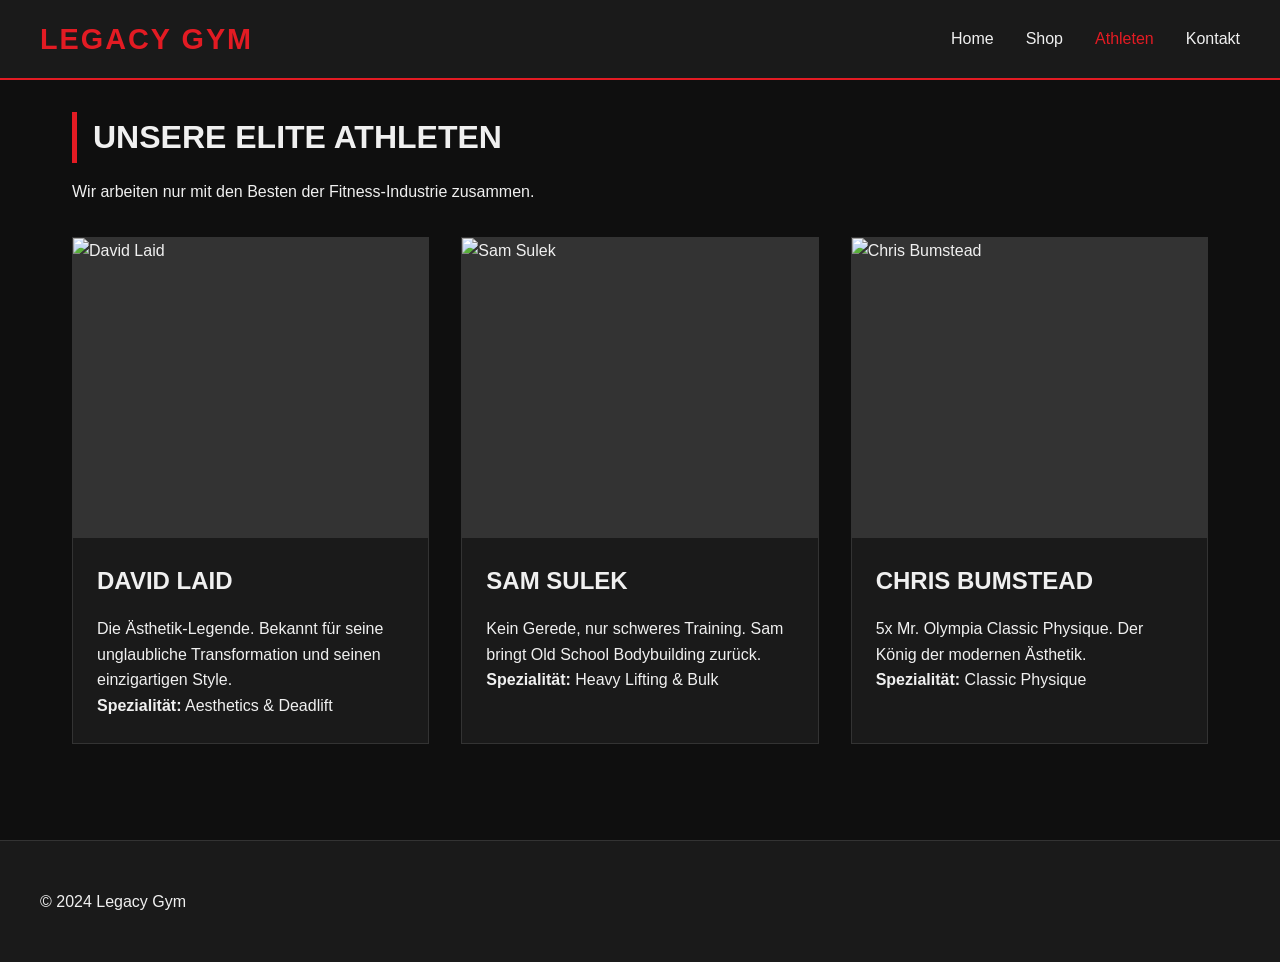
==== athletes.html @ 9afccbd6 "New Design" ====
<!DOCTYPE html>
<html lang="de">
<head>
    <meta charset="UTF-8">
    <meta name="viewport" content="width=device-width, initial-scale=1.0">
    <title>LEGACY GYM | Athleten</title>
    <link rel="stylesheet" href="style.css">
</head>
<body>
    <header>
        <nav>
            <div class="logo">LEGACY GYM</div>
            <div class="menu-toggle">☰</div>
            <ul class="nav-links">
                <li><a href="index.html">Home</a></li>
                <li><a href="shop.html">Shop</a></li>
                <li><a href="athletes.html" class="active">Athleten</a></li>
                <li><a href="contact.html">Kontakt</a></li>
            </ul>
        </nav>
    </header>

    <main>
        <h1>Unsere Elite Athleten</h1>
        <p>Wir arbeiten nur mit den Besten der Fitness-Industrie zusammen.</p>

        <div class="grid-container">
            <!-- David Laid -->
            <article class="card">
                <img src="https://placehold.co/400x400/333/FFF?text=David+Laid" alt="David Laid" class="card-img">
                <div class="card-content">
                    <h2>David Laid</h2>
                    <p>Die Ästhetik-Legende. Bekannt für seine unglaubliche Transformation und seinen einzigartigen Style.</p>
                    <p><strong>Spezialität:</strong> Aesthetics & Deadlift</p>
                </div>
            </article>

            <!-- Sam Sulek -->
            <article class="card">
                <img src="https://placehold.co/400x400/333/FFF?text=Sam+Sulek" alt="Sam Sulek" class="card-img">
                <div class="card-content">
                    <h2>Sam Sulek</h2>
                    <p>Kein Gerede, nur schweres Training. Sam bringt Old School Bodybuilding zurück.</p>
                    <p><strong>Spezialität:</strong> Heavy Lifting & Bulk</p>
                </div>
            </article>

            <!-- Chris Bumstead -->
            <article class="card">
                <img src="https://placehold.co/400x400/333/FFF?text=CBUM" alt="Chris Bumstead" class="card-img">
                <div class="card-content">
                    <h2>Chris Bumstead</h2>
                    <p>5x Mr. Olympia Classic Physique. Der König der modernen Ästhetik.</p>
                    <p><strong>Spezialität:</strong> Classic Physique</p>
                </div>
            </article>
        </div>
    </main>

    <footer>
        <div class="footer-content">
            <p>&copy; 2024 Legacy Gym</p>
        </div>
    </footer>
    <script src="script.js"></script>
</body>
</html>
---- style.css ----
/* --- GRUNDLAGEN & VARIABLEN --- */
:root {
    --primary-color: #e31b23; /* Aggressives Gym-Rot */
    --secondary-color: #1a1a1a; /* Dunkelgrau */
    --bg-color: #0f0f0f; /* Fast Schwarz */
    --text-color: #f0f0f0; /* Weiss */
    --accent-color: #333;
    --font-main: 'Segoe UI', Tahoma, Geneva, Verdana, sans-serif;
}

* {
    box-sizing: border-box;
    margin: 0;
    padding: 0;
}

body {
    font-family: var(--font-main);
    background-color: var(--bg-color);
    color: var(--text-color);
    line-height: 1.6;
    display: flex;
    flex-direction: column;
    min-height: 100vh;
}

a { text-decoration: none; color: inherit; transition: 0.3s; }
ul { list-style: none; }
img { max-width: 100%; display: block; }

/* --- HEADER & NAVIGATION --- */
header {
    background-color: var(--secondary-color);
    padding: 1rem 2rem;
    position: sticky;
    top: 0;
    z-index: 1000;
    border-bottom: 2px solid var(--primary-color);
}

nav {
    display: flex;
    justify-content: space-between;
    align-items: center;
    max-width: 1200px;
    margin: 0 auto;
}

.logo {
    font-size: 1.8rem;
    font-weight: bold;
    color: var(--primary-color);
    text-transform: uppercase;
    letter-spacing: 2px;
}

.nav-links {
    display: flex;
    gap: 2rem;
}

.nav-links a:hover, .nav-links a.active {
    color: var(--primary-color);
}

/* Mobile Menu Toggle (Hidden on Desktop) */
.menu-toggle { display: none; font-size: 1.5rem; cursor: pointer; }

/* --- MAIN CONTENT --- */
main {
    flex: 1;
    max-width: 1200px;
    margin: 0 auto;
    padding: 2rem;
    width: 100%;
}

h1, h2, h3 {
    margin-bottom: 1rem;
    text-transform: uppercase;
}

h1 { border-left: 5px solid var(--primary-color); padding-left: 1rem; }

/* --- BUTTONS --- */
.btn {
    display: inline-block;
    background-color: var(--primary-color);
    color: white;
    padding: 0.8rem 1.5rem;
    border: none;
    cursor: pointer;
    font-weight: bold;
    text-transform: uppercase;
    margin-top: 1rem;
}

.btn:hover { background-color: #b31217; }

/* --- GRID LAYOUTS --- */
.grid-container {
    display: grid;
    grid-template-columns: repeat(auto-fit, minmax(300px, 1fr));
    gap: 2rem;
    margin-top: 2rem;
}

/* --- CARDS (Produkte & Athleten) --- */
.card {
    background-color: var(--secondary-color);
    border: 1px solid var(--accent-color);
    overflow: hidden;
    transition: transform 0.3s;
}

.card:hover { transform: translateY(-5px); border-color: var(--primary-color); }

.card-img {
    width: 100%;
    height: 300px;
    object-fit: cover;
    background-color: #333; /* Placeholder color */
}

.card-content { padding: 1.5rem; }
.price { color: var(--primary-color); font-size: 1.2rem; font-weight: bold; display: block; margin: 0.5rem 0; }

/* --- FILTER (Shop) --- */
.filter-buttons {
    margin-bottom: 2rem;
    display: flex;
    gap: 1rem;
    flex-wrap: wrap;
}

.filter-btn {
    background: transparent;
    border: 1px solid var(--text-color);
    color: var(--text-color);
    padding: 0.5rem 1rem;
    cursor: pointer;
}

.filter-btn.active, .filter-btn:hover {
    background: var(--primary-color);
    border-color: var(--primary-color);
}

/* --- FORMS (Kontakt & Newsletter) --- */
.form-group { margin-bottom: 1.5rem; }
label { display: block; margin-bottom: 0.5rem; }
input, select, textarea {
    width: 100%;
    padding: 0.8rem;
    background-color: var(--secondary-color);
    border: 1px solid var(--accent-color);
    color: white;
    font-family: inherit;
}
input:focus, textarea:focus { outline: none; border-color: var(--primary-color); }

/* --- FOOTER --- */
footer {
    background-color: var(--secondary-color);
    padding: 3rem 2rem;
    margin-top: 4rem;
    border-top: 1px solid var(--accent-color);
}

.footer-content {
    max-width: 1200px;
    margin: 0 auto;
    display: grid;
    grid-template-columns: repeat(auto-fit, minmax(250px, 1fr));
    gap: 2rem;
}

/* --- RESPONSIVE DESIGN --- */
@media (max-width: 768px) {
    .nav-links {
        display: none; /* JS wird dies toggeln */
        flex-direction: column;
        width: 100%;
        background-color: var(--secondary-color);
        position: absolute;
        top: 70px;
        left: 0;
        padding: 1rem;
    }
    .nav-links.active { display: flex; }
    .menu-toggle { display: block; }
    
    .grid-container { grid-template-columns: 1fr; }
}
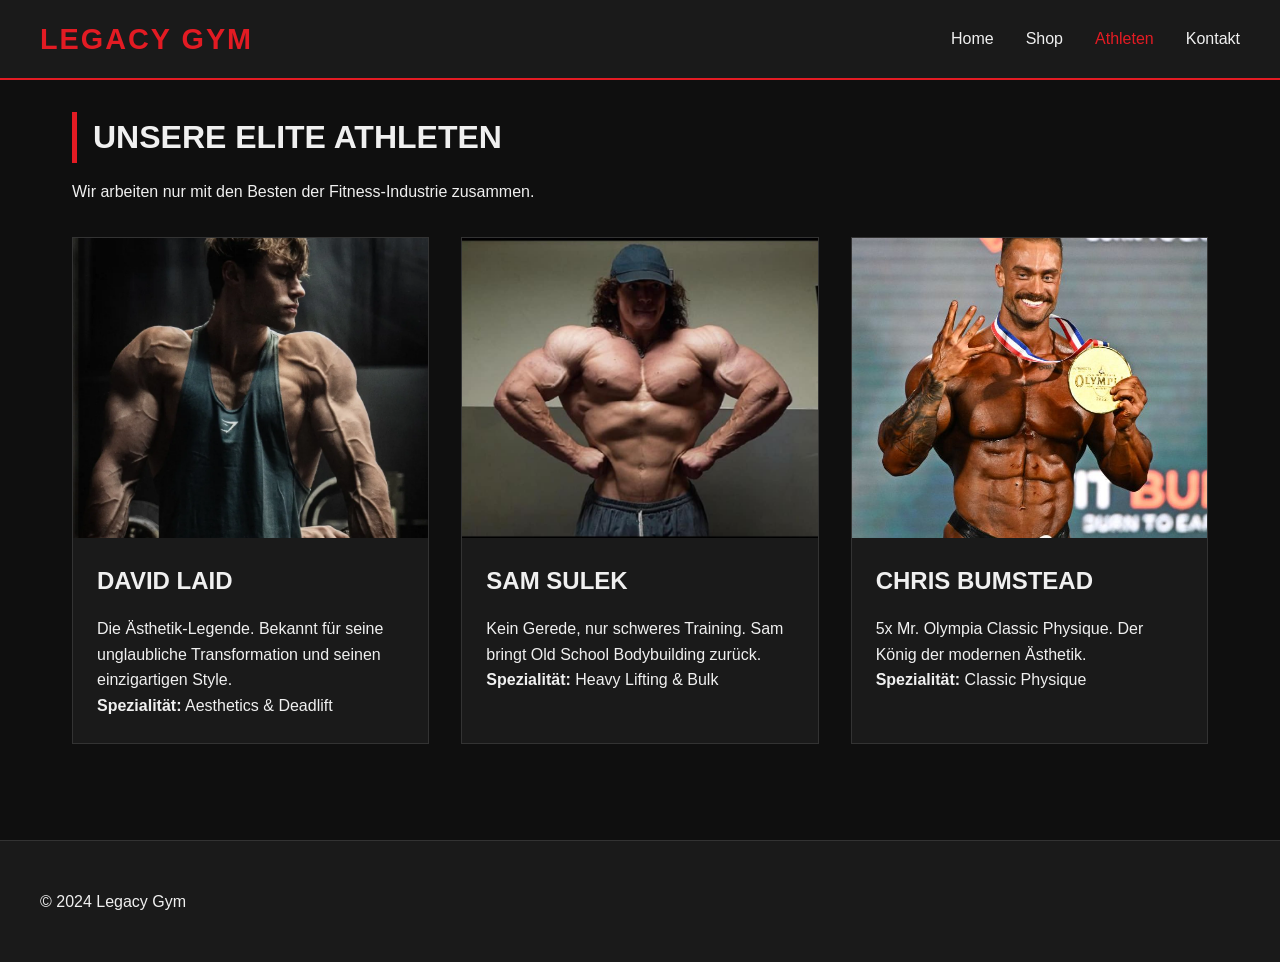
==== commit eed93906: "Pictures and Bugfix" ====
--- a/athletes.html
+++ b/athletes.html
@@ -27,7 +27,7 @@
         <div class="grid-container">
             <!-- David Laid -->
             <article class="card">
-                <img src="https://placehold.co/400x400/333/FFF?text=David+Laid" alt="David Laid" class="card-img">
+                <img src="/Images/david-laid.webp" alt="David Laid" class="card-img">
                 <div class="card-content">
                     <h2>David Laid</h2>
                     <p>Die Ästhetik-Legende. Bekannt für seine unglaubliche Transformation und seinen einzigartigen Style.</p>
@@ -37,7 +37,7 @@
 
             <!-- Sam Sulek -->
             <article class="card">
-                <img src="https://placehold.co/400x400/333/FFF?text=Sam+Sulek" alt="Sam Sulek" class="card-img">
+                <img src="/Images/Sam-Sulek-2.jpg" alt="Sam Sulek" class="card-img">
                 <div class="card-content">
                     <h2>Sam Sulek</h2>
                     <p>Kein Gerede, nur schweres Training. Sam bringt Old School Bodybuilding zurück.</p>
@@ -47,7 +47,7 @@
 
             <!-- Chris Bumstead -->
             <article class="card">
-                <img src="https://placehold.co/400x400/333/FFF?text=CBUM" alt="Chris Bumstead" class="card-img">
+                <img src="/Images/chris-bumstead.jpg" alt="Chris Bumstead" class="card-img">
                 <div class="card-content">
                     <h2>Chris Bumstead</h2>
                     <p>5x Mr. Olympia Classic Physique. Der König der modernen Ästhetik.</p>
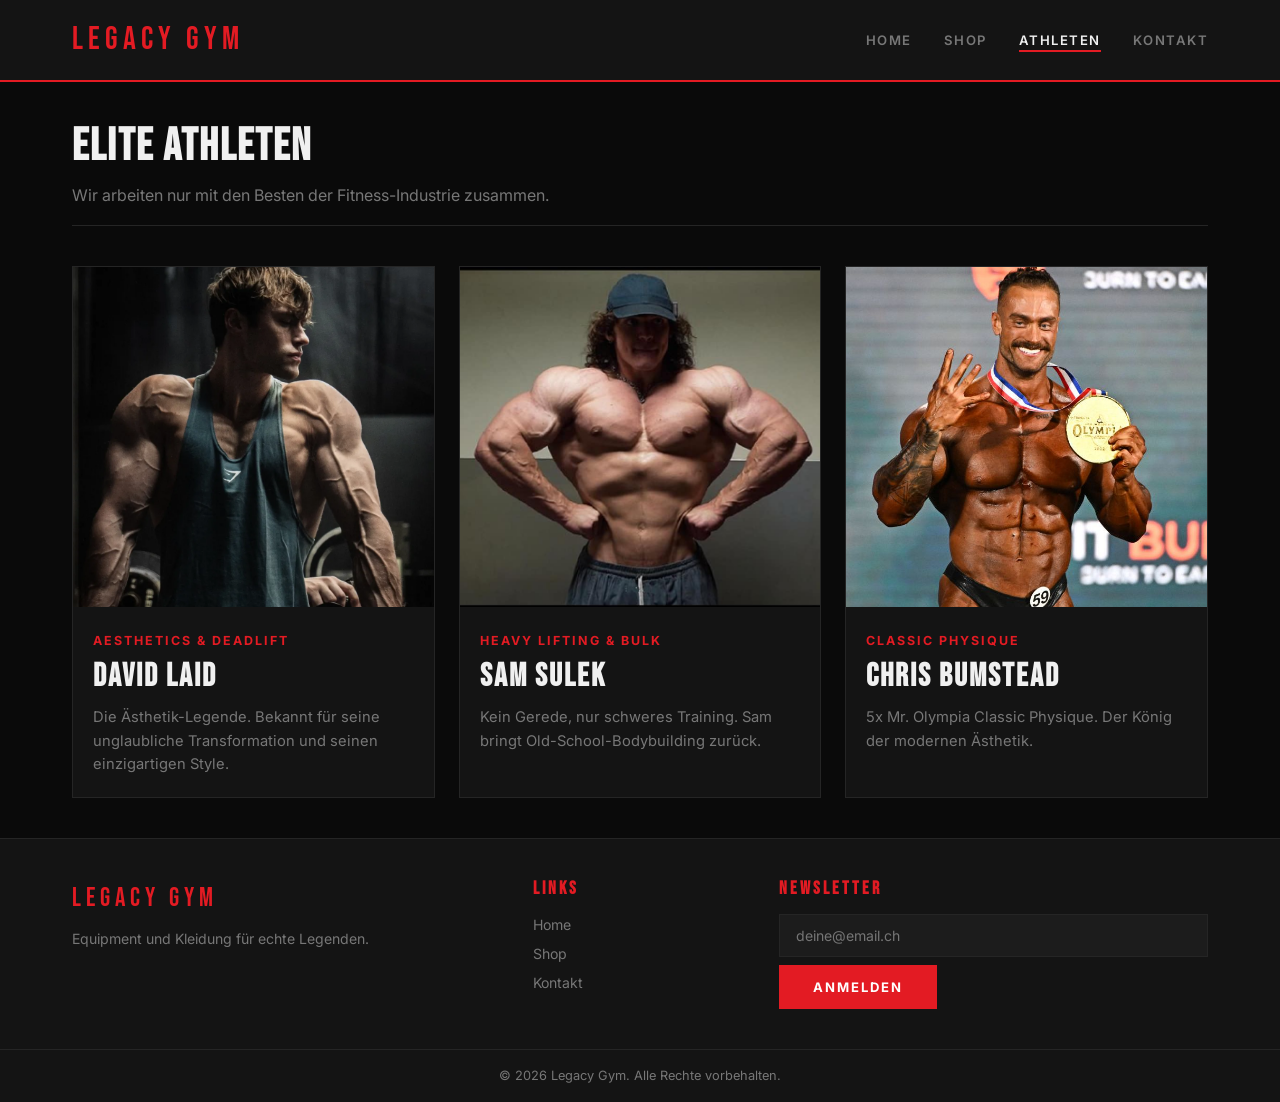
==== commit 0211437d: "Update" ====
--- a/athletes.html
+++ b/athletes.html
@@ -7,61 +7,81 @@
     <link rel="stylesheet" href="style.css">
 </head>
 <body>
-    <header>
-        <nav>
+
+<header>
+    <nav>
+        <div class="logo">LEGACY GYM</div>
+        <button class="menu-toggle" aria-label="Menü öffnen">☰</button>
+        <ul class="nav-links">
+            <li><a href="index.html">Home</a></li>
+            <li><a href="shop.html">Shop</a></li>
+            <li><a href="athletes.html" class="active">Athleten</a></li>
+            <li><a href="contact.html">Kontakt</a></li>
+        </ul>
+    </nav>
+</header>
+
+<main>
+    <div class="page-header">
+        <h1>Elite Athleten</h1>
+        <p>Wir arbeiten nur mit den Besten der Fitness-Industrie zusammen.</p>
+    </div>
+
+    <div class="grid">
+        <article class="card athlete-card">
+            <img src="/Images/david-laid.webp" alt="David Laid" class="card-img">
+            <div class="card-body">
+                <span class="athlete-specialty">Aesthetics & Deadlift</span>
+                <h2>David Laid</h2>
+                <p>Die Ästhetik-Legende. Bekannt für seine unglaubliche Transformation und seinen einzigartigen Style.</p>
+            </div>
+        </article>
+
+        <article class="card athlete-card">
+            <img src="/Images/Sam-Sulek-2.jpg" alt="Sam Sulek" class="card-img">
+            <div class="card-body">
+                <span class="athlete-specialty">Heavy Lifting & Bulk</span>
+                <h2>Sam Sulek</h2>
+                <p>Kein Gerede, nur schweres Training. Sam bringt Old-School-Bodybuilding zurück.</p>
+            </div>
+        </article>
+
+        <article class="card athlete-card">
+            <img src="/Images/chris-bumstead.jpg" alt="Chris Bumstead" class="card-img">
+            <div class="card-body">
+                <span class="athlete-specialty">Classic Physique</span>
+                <h2>Chris Bumstead</h2>
+                <p>5x Mr. Olympia Classic Physique. Der König der modernen Ästhetik.</p>
+            </div>
+        </article>
+    </div>
+</main>
+
+<footer>
+    <div class="footer-inner">
+        <div class="footer-brand">
             <div class="logo">LEGACY GYM</div>
-            <div class="menu-toggle">☰</div>
-            <ul class="nav-links">
-                <li><a href="index.html">Home</a></li>
-                <li><a href="shop.html">Shop</a></li>
-                <li><a href="athletes.html" class="active">Athleten</a></li>
-                <li><a href="contact.html">Kontakt</a></li>
-            </ul>
-        </nav>
-    </header>
+            <p>Equipment und Kleidung für echte Legenden.</p>
+        </div>
+        <div class="footer-col">
+            <h4>Links</h4>
+            <a href="index.html">Home</a>
+            <a href="shop.html">Shop</a>
+            <a href="contact.html">Kontakt</a>
+        </div>
+        <div class="footer-col">
+            <h4>Newsletter</h4>
+            <form class="newsletter-form">
+                <input type="email" placeholder="deine@email.ch" required>
+                <button type="submit" class="btn">Anmelden</button>
+            </form>
+        </div>
+    </div>
+    <div class="footer-bottom">
+        <p>&copy; <span id="year"></span> Legacy Gym. Alle Rechte vorbehalten.</p>
+    </div>
+</footer>
 
-    <main>
-        <h1>Unsere Elite Athleten</h1>
-        <p>Wir arbeiten nur mit den Besten der Fitness-Industrie zusammen.</p>
-
-        <div class="grid-container">
-            <!-- David Laid -->
-            <article class="card">
-                <img src="/Images/david-laid.webp" alt="David Laid" class="card-img">
-                <div class="card-content">
-                    <h2>David Laid</h2>
-                    <p>Die Ästhetik-Legende. Bekannt für seine unglaubliche Transformation und seinen einzigartigen Style.</p>
-                    <p><strong>Spezialität:</strong> Aesthetics & Deadlift</p>
-                </div>
-            </article>
-
-            <!-- Sam Sulek -->
-            <article class="card">
-                <img src="/Images/Sam-Sulek-2.jpg" alt="Sam Sulek" class="card-img">
-                <div class="card-content">
-                    <h2>Sam Sulek</h2>
-                    <p>Kein Gerede, nur schweres Training. Sam bringt Old School Bodybuilding zurück.</p>
-                    <p><strong>Spezialität:</strong> Heavy Lifting & Bulk</p>
-                </div>
-            </article>
-
-            <!-- Chris Bumstead -->
-            <article class="card">
-                <img src="/Images/chris-bumstead.jpg" alt="Chris Bumstead" class="card-img">
-                <div class="card-content">
-                    <h2>Chris Bumstead</h2>
-                    <p>5x Mr. Olympia Classic Physique. Der König der modernen Ästhetik.</p>
-                    <p><strong>Spezialität:</strong> Classic Physique</p>
-                </div>
-            </article>
-        </div>
-    </main>
-
-    <footer>
-        <div class="footer-content">
-            <p>&copy; 2024 Legacy Gym</p>
-        </div>
-    </footer>
-    <script src="script.js"></script>
+<script src="script.js"></script>
 </body>
 </html>
--- a/style.css
+++ b/style.css
@@ -1,194 +1,317 @@
-/* --- GRUNDLAGEN & VARIABLEN --- */
+/* GOOGLE FONTS */
+@import url('https://fonts.googleapis.com/css2?family=Bebas+Neue&family=Inter:wght@400;500;600;700&display=swap');
+
+/* VARIABLEN */
 :root {
-    --primary-color: #e31b23; /* Aggressives Gym-Rot */
-    --secondary-color: #1a1a1a; /* Dunkelgrau */
-    --bg-color: #0f0f0f; /* Fast Schwarz */
-    --text-color: #f0f0f0; /* Weiss */
-    --accent-color: #333;
-    --font-main: 'Segoe UI', Tahoma, Geneva, Verdana, sans-serif;
-}
-
-* {
-    box-sizing: border-box;
-    margin: 0;
-    padding: 0;
-}
-
+    --red:       #e31b23;
+    --red-dark:  #b01219;
+    --bg:        #0a0a0a;
+    --surface:   #141414;
+    --surface-2: #1c1c1c;
+    --border:    #252525;
+    --text:      #f0f0f0;
+    --muted:     #777;
+}
+
+/* RESET */
+*, *::before, *::after { box-sizing: border-box; margin: 0; padding: 0; }
 body {
-    font-family: var(--font-main);
-    background-color: var(--bg-color);
-    color: var(--text-color);
+    font-family: 'Inter', sans-serif;
+    background: var(--bg);
+    color: var(--text);
     line-height: 1.6;
     display: flex;
     flex-direction: column;
     min-height: 100vh;
 }
-
-a { text-decoration: none; color: inherit; transition: 0.3s; }
+a { text-decoration: none; color: inherit; }
 ul { list-style: none; }
 img { max-width: 100%; display: block; }
 
-/* --- HEADER & NAVIGATION --- */
+/* HEADER */
 header {
-    background-color: var(--secondary-color);
-    padding: 1rem 2rem;
+    background: var(--surface);
+    border-bottom: 2px solid var(--red);
     position: sticky;
     top: 0;
-    z-index: 1000;
-    border-bottom: 2px solid var(--primary-color);
-}
-
+    z-index: 100;
+}
 nav {
+    max-width: 1200px;
+    margin: 0 auto;
+    padding: 0.9rem 2rem;
     display: flex;
     justify-content: space-between;
     align-items: center;
+}
+.logo {
+    font-family: 'Bebas Neue', sans-serif;
+    font-size: 2rem;
+    letter-spacing: 5px;
+    color: var(--red);
+}
+.nav-links { display: flex; gap: 2rem; }
+.nav-links a {
+    font-size: 0.82rem;
+    font-weight: 600;
+    letter-spacing: 1.5px;
+    text-transform: uppercase;
+    color: var(--muted);
+    transition: color 0.2s;
+    padding-bottom: 2px;
+}
+.nav-links a:hover { color: var(--text); }
+.nav-links a.active { color: var(--text); border-bottom: 2px solid var(--red); }
+.menu-toggle {
+    display: none;
+    background: none;
+    border: none;
+    color: var(--text);
+    font-size: 1.5rem;
+    cursor: pointer;
+}
+
+/* MAIN */
+main { flex: 1; max-width: 1200px; margin: 0 auto; padding: 2.5rem 2rem; width: 100%; }
+
+/* TYPOGRAFIE */
+h1, h2, h3, h4 {
+    font-family: 'Bebas Neue', sans-serif;
+    letter-spacing: 2px;
+    line-height: 1.1;
+}
+h1 { font-size: 2.8rem; margin-bottom: 0.75rem; }
+h2 { font-size: 2rem;   margin-bottom: 0.75rem; }
+h3 { font-size: 1.4rem; margin-bottom: 0.5rem; }
+
+.page-header {
+    margin-bottom: 2.5rem;
+    padding-bottom: 1rem;
+    border-bottom: 1px solid var(--border);
+}
+.page-header p { color: var(--muted); margin-top: 0.5rem; }
+
+/* HERO */
+.hero {
+    background: linear-gradient(120deg, #0f0000 0%, var(--surface) 100%);
+    border-left: 4px solid var(--red);
+    padding: 4rem 3rem;
+    margin-bottom: 4rem;
+}
+.hero h1 { font-size: 4rem; }
+.hero p { color: var(--muted); font-size: 1.05rem; max-width: 480px; margin: 0.75rem 0 2rem; }
+
+/* BUTTONS */
+.btn {
+    display: inline-block;
+    background: var(--red);
+    color: white;
+    padding: 0.75rem 2rem;
+    font-family: 'Inter', sans-serif;
+    font-size: 0.82rem;
+    font-weight: 700;
+    letter-spacing: 2px;
+    text-transform: uppercase;
+    border: 2px solid var(--red);
+    cursor: pointer;
+    transition: background 0.2s, color 0.2s;
+}
+.btn:hover { background: var(--red-dark); border-color: var(--red-dark); }
+.btn:disabled { opacity: 0.6; cursor: default; }
+
+/* GRID */
+.grid {
+    display: grid;
+    grid-template-columns: repeat(auto-fill, minmax(270px, 1fr));
+    gap: 1.5rem;
+    margin-top: 1.5rem;
+}
+
+/* CARDS */
+.card {
+    background: var(--surface);
+    border: 1px solid var(--border);
+    overflow: hidden;
+    transition: transform 0.25s, border-color 0.25s;
+}
+.card:hover { transform: translateY(-5px); border-color: var(--red); }
+.card-img { width: 100%; height: 280px; object-fit: cover; }
+.card-body { padding: 1.25rem; }
+.price {
+    display: block;
+    color: var(--red);
+    font-size: 1.25rem;
+    font-weight: 700;
+    margin: 0.5rem 0 1rem;
+}
+
+/* KATEGORIE-KARTEN (Homepage) */
+.category-card {
+    background: var(--surface);
+    border: 1px solid var(--border);
+    padding: 2rem 1.5rem;
+    text-align: center;
+    transition: border-color 0.25s, transform 0.25s;
+}
+.category-card:hover { border-color: var(--red); transform: translateY(-4px); }
+.category-card .icon { font-size: 2.5rem; margin-bottom: 0.75rem; }
+.category-card h3 { font-size: 1.4rem; letter-spacing: 3px; }
+.category-card p { color: var(--muted); font-size: 0.9rem; margin-top: 0.4rem; }
+
+/* FILTER */
+.filters { display: flex; gap: 0.75rem; flex-wrap: wrap; margin-bottom: 2rem; }
+.filter-btn {
+    background: transparent;
+    border: 1px solid var(--border);
+    color: var(--muted);
+    padding: 0.5rem 1.25rem;
+    font-family: 'Inter', sans-serif;
+    font-size: 0.82rem;
+    font-weight: 600;
+    letter-spacing: 1px;
+    text-transform: uppercase;
+    cursor: pointer;
+    transition: all 0.2s;
+}
+.filter-btn:hover, .filter-btn.active {
+    background: var(--red);
+    border-color: var(--red);
+    color: white;
+}
+
+/* FORMULARE */
+.form-group { margin-bottom: 1.25rem; }
+label {
+    display: block;
+    font-size: 0.78rem;
+    font-weight: 700;
+    letter-spacing: 1px;
+    text-transform: uppercase;
+    color: var(--muted);
+    margin-bottom: 0.4rem;
+}
+input, select, textarea {
+    width: 100%;
+    padding: 0.75rem 1rem;
+    background: var(--surface-2);
+    border: 1px solid var(--border);
+    color: var(--text);
+    font-family: 'Inter', sans-serif;
+    font-size: 0.95rem;
+    transition: border-color 0.2s;
+}
+input:focus, select:focus, textarea:focus { outline: none; border-color: var(--red); }
+select option { background: var(--surface-2); }
+
+/* ATHLETEN */
+.athlete-card .card-img { height: 340px; }
+.athlete-specialty {
+    display: inline-block;
+    color: var(--red);
+    font-size: 0.78rem;
+    font-weight: 700;
+    letter-spacing: 2px;
+    text-transform: uppercase;
+    margin-bottom: 0.5rem;
+}
+.athlete-card p { color: var(--muted); font-size: 0.92rem; margin-top: 0.4rem; }
+
+/* PRODUKTDETAIL */
+.product-detail {
+    display: grid;
+    grid-template-columns: 1fr 1fr;
+    gap: 3rem;
+    align-items: start;
+}
+.product-detail img { border: 1px solid var(--border); width: 100%; }
+.product-features { margin: 1rem 0 1.5rem; }
+.product-features li {
+    padding: 0.6rem 0;
+    border-bottom: 1px solid var(--border);
+    color: var(--muted);
+    font-size: 0.9rem;
+}
+.product-features li::before { content: '✓  '; color: var(--red); font-weight: 700; }
+.video-container { margin-top: 1.5rem; }
+.video-container h3 { margin-bottom: 0.75rem; }
+iframe { width: 100%; aspect-ratio: 16/9; border: none; display: block; }
+
+/* KONTAKT */
+.contact-grid { display: grid; grid-template-columns: 3fr 2fr; gap: 3rem; }
+.info-block {
+    background: var(--surface);
+    border: 1px solid var(--border);
+    border-left: 3px solid var(--red);
+    padding: 1.25rem 1.5rem;
+    margin-bottom: 1rem;
+}
+.info-block strong { display: block; font-size: 0.78rem; letter-spacing: 1px; text-transform: uppercase; color: var(--red); margin-bottom: 0.4rem; }
+.info-block p { color: var(--muted); font-size: 0.92rem; }
+
+/* DIVIDER */
+hr { border: none; border-top: 1px solid var(--border); margin: 2rem 0; }
+
+/* FOOTER */
+footer { background: var(--surface); border-top: 1px solid var(--border); margin-top: auto; }
+.footer-inner {
     max-width: 1200px;
     margin: 0 auto;
-}
-
-.logo {
-    font-size: 1.8rem;
-    font-weight: bold;
-    color: var(--primary-color);
-    text-transform: uppercase;
-    letter-spacing: 2px;
-}
-
-.nav-links {
-    display: flex;
+    padding: 2.5rem 2rem;
+    display: grid;
+    grid-template-columns: 2fr 1fr 2fr;
     gap: 2rem;
 }
-
-.nav-links a:hover, .nav-links a.active {
-    color: var(--primary-color);
-}
-
-/* Mobile Menu Toggle (Hidden on Desktop) */
-.menu-toggle { display: none; font-size: 1.5rem; cursor: pointer; }
-
-/* --- MAIN CONTENT --- */
-main {
-    flex: 1;
-    max-width: 1200px;
-    margin: 0 auto;
-    padding: 2rem;
-    width: 100%;
-}
-
-h1, h2, h3 {
+.footer-brand p { color: var(--muted); font-size: 0.88rem; margin-top: 0.5rem; }
+.footer-brand .logo { font-size: 1.6rem; }
+.footer-col h4 {
+    font-family: 'Bebas Neue', sans-serif;
+    font-size: 1.1rem;
+    letter-spacing: 3px;
+    color: var(--red);
     margin-bottom: 1rem;
-    text-transform: uppercase;
-}
-
-h1 { border-left: 5px solid var(--primary-color); padding-left: 1rem; }
-
-/* --- BUTTONS --- */
-.btn {
-    display: inline-block;
-    background-color: var(--primary-color);
-    color: white;
-    padding: 0.8rem 1.5rem;
-    border: none;
-    cursor: pointer;
-    font-weight: bold;
-    text-transform: uppercase;
-    margin-top: 1rem;
-}
-
-.btn:hover { background-color: #b31217; }
-
-/* --- GRID LAYOUTS --- */
-.grid-container {
-    display: grid;
-    grid-template-columns: repeat(auto-fit, minmax(300px, 1fr));
-    gap: 2rem;
-    margin-top: 2rem;
-}
-
-/* --- CARDS (Produkte & Athleten) --- */
-.card {
-    background-color: var(--secondary-color);
-    border: 1px solid var(--accent-color);
-    overflow: hidden;
-    transition: transform 0.3s;
-}
-
-.card:hover { transform: translateY(-5px); border-color: var(--primary-color); }
-
-.card-img {
-    width: 100%;
-    height: 300px;
-    object-fit: cover;
-    background-color: #333; /* Placeholder color */
-}
-
-.card-content { padding: 1.5rem; }
-.price { color: var(--primary-color); font-size: 1.2rem; font-weight: bold; display: block; margin: 0.5rem 0; }
-
-/* --- FILTER (Shop) --- */
-.filter-buttons {
-    margin-bottom: 2rem;
-    display: flex;
-    gap: 1rem;
-    flex-wrap: wrap;
-}
-
-.filter-btn {
-    background: transparent;
-    border: 1px solid var(--text-color);
-    color: var(--text-color);
-    padding: 0.5rem 1rem;
-    cursor: pointer;
-}
-
-.filter-btn.active, .filter-btn:hover {
-    background: var(--primary-color);
-    border-color: var(--primary-color);
-}
-
-/* --- FORMS (Kontakt & Newsletter) --- */
-.form-group { margin-bottom: 1.5rem; }
-label { display: block; margin-bottom: 0.5rem; }
-input, select, textarea {
-    width: 100%;
-    padding: 0.8rem;
-    background-color: var(--secondary-color);
-    border: 1px solid var(--accent-color);
-    color: white;
-    font-family: inherit;
-}
-input:focus, textarea:focus { outline: none; border-color: var(--primary-color); }
-
-/* --- FOOTER --- */
-footer {
-    background-color: var(--secondary-color);
-    padding: 3rem 2rem;
-    margin-top: 4rem;
-    border-top: 1px solid var(--accent-color);
-}
-
-.footer-content {
-    max-width: 1200px;
-    margin: 0 auto;
-    display: grid;
-    grid-template-columns: repeat(auto-fit, minmax(250px, 1fr));
-    gap: 2rem;
-}
-
-/* --- RESPONSIVE DESIGN --- */
+}
+.footer-col a { display: block; color: var(--muted); font-size: 0.88rem; margin-bottom: 0.4rem; transition: color 0.2s; }
+.footer-col a:hover { color: var(--text); }
+.footer-col input { margin-bottom: 0.5rem; font-size: 0.88rem; }
+.footer-bottom {
+    border-top: 1px solid var(--border);
+    text-align: center;
+    padding: 1rem 2rem;
+    color: var(--muted);
+    font-size: 0.8rem;
+}
+
+/* RESPONSIVE */
+@media (max-width: 900px) {
+    .footer-inner { grid-template-columns: 1fr 1fr; }
+    .footer-brand { grid-column: 1 / -1; }
+}
 @media (max-width: 768px) {
     .nav-links {
-        display: none; /* JS wird dies toggeln */
+        display: none;
         flex-direction: column;
+        position: absolute;
+        top: 62px;
+        left: 0;
         width: 100%;
-        background-color: var(--secondary-color);
-        position: absolute;
-        top: 70px;
-        left: 0;
-        padding: 1rem;
+        background: var(--surface);
+        padding: 1rem 2rem 1.5rem;
+        border-bottom: 2px solid var(--red);
+        gap: 1rem;
     }
     .nav-links.active { display: flex; }
     .menu-toggle { display: block; }
-    
-    .grid-container { grid-template-columns: 1fr; }
-}
+
+    .hero { padding: 2.5rem 1.5rem; }
+    .hero h1 { font-size: 2.8rem; }
+
+    .product-detail { grid-template-columns: 1fr; }
+    .contact-grid { grid-template-columns: 1fr; }
+    .footer-inner { grid-template-columns: 1fr; }
+}
+@media (max-width: 480px) {
+    main { padding: 1.5rem 1rem; }
+    .hero { padding: 2rem 1rem; }
+    .hero h1 { font-size: 2.2rem; }
+    .grid { grid-template-columns: 1fr; }
+}
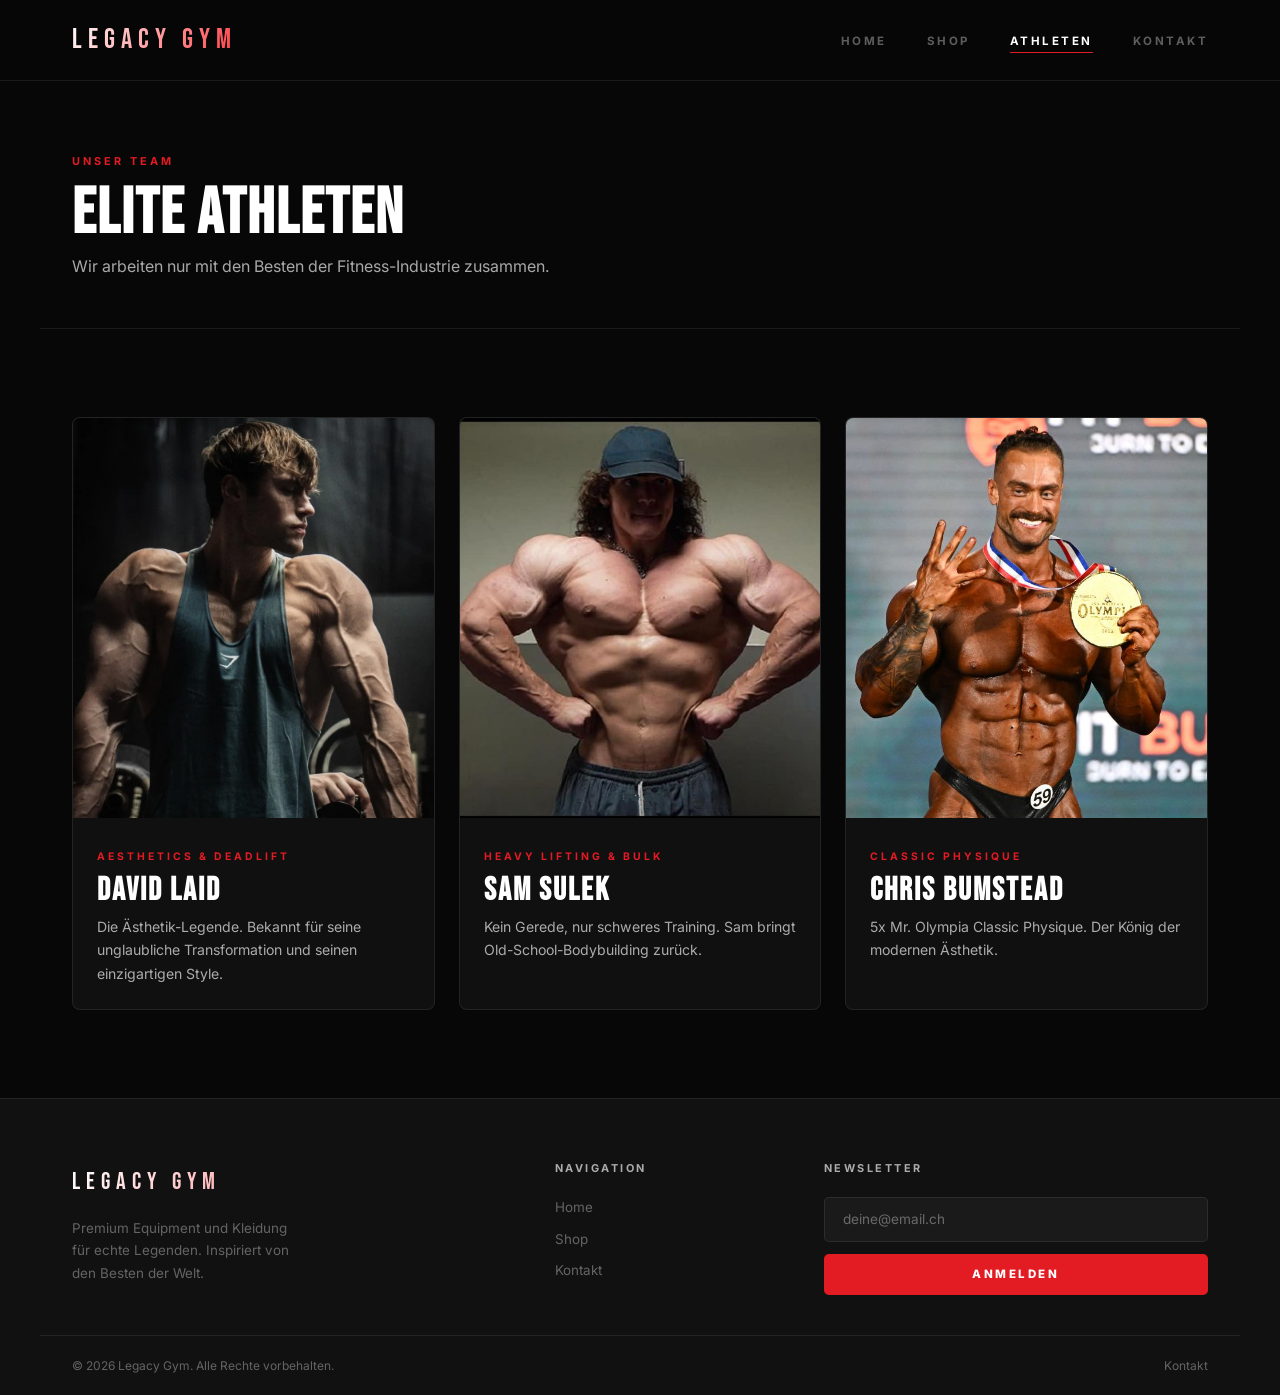
==== commit 6bce0767: "Updated Style" ====
--- a/athletes.html
+++ b/athletes.html
@@ -4,6 +4,7 @@
     <meta charset="UTF-8">
     <meta name="viewport" content="width=device-width, initial-scale=1.0">
     <title>LEGACY GYM | Athleten</title>
+    <link rel="icon" type="image/svg+xml" href="favicon.svg">
     <link rel="stylesheet" href="style.css">
 </head>
 <body>
@@ -11,7 +12,9 @@
 <header>
     <nav>
         <div class="logo">LEGACY GYM</div>
-        <button class="menu-toggle" aria-label="Menü öffnen">☰</button>
+        <button class="menu-toggle" aria-label="Menü öffnen">
+            <svg width="18" height="14" viewBox="0 0 18 14" fill="none" stroke="currentColor" stroke-width="2" stroke-linecap="round"><line x1="0" y1="1" x2="18" y2="1"/><line x1="0" y1="7" x2="18" y2="7"/><line x1="0" y1="13" x2="18" y2="13"/></svg>
+        </button>
         <ul class="nav-links">
             <li><a href="index.html">Home</a></li>
             <li><a href="shop.html">Shop</a></li>
@@ -23,37 +26,46 @@
 
 <main>
     <div class="page-header">
+        <span class="eyebrow">Unser Team</span>
         <h1>Elite Athleten</h1>
         <p>Wir arbeiten nur mit den Besten der Fitness-Industrie zusammen.</p>
     </div>
 
-    <div class="grid">
-        <article class="card athlete-card">
-            <img src="/Images/david-laid.webp" alt="David Laid" class="card-img">
-            <div class="card-body">
-                <span class="athlete-specialty">Aesthetics & Deadlift</span>
-                <h2>David Laid</h2>
-                <p>Die Ästhetik-Legende. Bekannt für seine unglaubliche Transformation und seinen einzigartigen Style.</p>
-            </div>
-        </article>
+    <div class="section-wrap">
+        <div class="grid">
+            <article class="card athlete-card fade-in">
+                <div class="card-img-wrap">
+                    <img src="/Images/david-laid.webp" alt="David Laid" class="card-img">
+                </div>
+                <div class="card-body">
+                    <span class="athlete-specialty">Aesthetics &amp; Deadlift</span>
+                    <h2>David Laid</h2>
+                    <p>Die Ästhetik-Legende. Bekannt für seine unglaubliche Transformation und seinen einzigartigen Style.</p>
+                </div>
+            </article>
 
-        <article class="card athlete-card">
-            <img src="/Images/Sam-Sulek-2.jpg" alt="Sam Sulek" class="card-img">
-            <div class="card-body">
-                <span class="athlete-specialty">Heavy Lifting & Bulk</span>
-                <h2>Sam Sulek</h2>
-                <p>Kein Gerede, nur schweres Training. Sam bringt Old-School-Bodybuilding zurück.</p>
-            </div>
-        </article>
+            <article class="card athlete-card fade-in">
+                <div class="card-img-wrap">
+                    <img src="/Images/Sam-Sulek-2.jpg" alt="Sam Sulek" class="card-img">
+                </div>
+                <div class="card-body">
+                    <span class="athlete-specialty">Heavy Lifting &amp; Bulk</span>
+                    <h2>Sam Sulek</h2>
+                    <p>Kein Gerede, nur schweres Training. Sam bringt Old-School-Bodybuilding zurück.</p>
+                </div>
+            </article>
 
-        <article class="card athlete-card">
-            <img src="/Images/chris-bumstead.jpg" alt="Chris Bumstead" class="card-img">
-            <div class="card-body">
-                <span class="athlete-specialty">Classic Physique</span>
-                <h2>Chris Bumstead</h2>
-                <p>5x Mr. Olympia Classic Physique. Der König der modernen Ästhetik.</p>
-            </div>
-        </article>
+            <article class="card athlete-card fade-in">
+                <div class="card-img-wrap">
+                    <img src="/Images/chris-bumstead.jpg" alt="Chris Bumstead" class="card-img">
+                </div>
+                <div class="card-body">
+                    <span class="athlete-specialty">Classic Physique</span>
+                    <h2>Chris Bumstead</h2>
+                    <p>5x Mr. Olympia Classic Physique. Der König der modernen Ästhetik.</p>
+                </div>
+            </article>
+        </div>
     </div>
 </main>
 
@@ -61,10 +73,10 @@
     <div class="footer-inner">
         <div class="footer-brand">
             <div class="logo">LEGACY GYM</div>
-            <p>Equipment und Kleidung für echte Legenden.</p>
+            <p>Premium Equipment und Kleidung für echte Legenden. Inspiriert von den Besten der Welt.</p>
         </div>
         <div class="footer-col">
-            <h4>Links</h4>
+            <h4>Navigation</h4>
             <a href="index.html">Home</a>
             <a href="shop.html">Shop</a>
             <a href="contact.html">Kontakt</a>
@@ -79,6 +91,7 @@
     </div>
     <div class="footer-bottom">
         <p>&copy; <span id="year"></span> Legacy Gym. Alle Rechte vorbehalten.</p>
+        <a href="contact.html">Kontakt</a>
     </div>
 </footer>
 
--- a/style.css
+++ b/style.css
@@ -1,20 +1,34 @@
-/* GOOGLE FONTS */
-@import url('https://fonts.googleapis.com/css2?family=Bebas+Neue&family=Inter:wght@400;500;600;700&display=swap');
-
-/* VARIABLEN */
+/* ── GOOGLE FONTS ──────────────────────────────── */
+@import url('https://fonts.googleapis.com/css2?family=Bebas+Neue&family=Inter:wght@300;400;500;600;700;800;900&display=swap');
+
+/* ── DESIGN TOKENS ────────────────────────────── */
 :root {
-    --red:       #e31b23;
-    --red-dark:  #b01219;
-    --bg:        #0a0a0a;
-    --surface:   #141414;
-    --surface-2: #1c1c1c;
-    --border:    #252525;
-    --text:      #f0f0f0;
-    --muted:     #777;
-}
-
-/* RESET */
+    --red:          #e31b23;
+    --red-dark:     #b01219;
+    --red-light:    #ff3a42;
+    --red-glow:     rgba(227, 27, 35, 0.25);
+    --red-subtle:   rgba(227, 27, 35, 0.08);
+
+    --bg:           #070707;
+    --surface:      rgba(255, 255, 255, 0.04);
+    --surface-2:    rgba(255, 255, 255, 0.07);
+    --surface-3:    rgba(255, 255, 255, 0.10);
+    --border:       rgba(255, 255, 255, 0.08);
+    --border-2:     rgba(255, 255, 255, 0.14);
+
+    --text:         #ffffff;
+    --text-2:       rgba(255, 255, 255, 0.65);
+    --text-muted:   rgba(255, 255, 255, 0.35);
+
+    --ease:         cubic-bezier(0.4, 0, 0.2, 1);
+    --t:            0.28s;
+    --r:            8px;
+    --r-sm:         5px;
+}
+
+/* ── RESET ────────────────────────────────────── */
 *, *::before, *::after { box-sizing: border-box; margin: 0; padding: 0; }
+html { scroll-behavior: smooth; }
 body {
     font-family: 'Inter', sans-serif;
     background: var(--bg);
@@ -23,269 +37,888 @@
     display: flex;
     flex-direction: column;
     min-height: 100vh;
+    -webkit-font-smoothing: antialiased;
+    overflow-x: hidden;
 }
 a { text-decoration: none; color: inherit; }
 ul { list-style: none; }
 img { max-width: 100%; display: block; }
 
-/* HEADER */
+/* ── LAYOUT HELPERS ───────────────────────────── */
+.wrap {
+    max-width: 1200px;
+    margin: 0 auto;
+    padding: 0 2rem;
+}
+
+/* ── HEADER ───────────────────────────────────── */
 header {
-    background: var(--surface);
-    border-bottom: 2px solid var(--red);
     position: sticky;
     top: 0;
-    z-index: 100;
-}
+    z-index: 200;
+    background: rgba(7, 7, 7, 0.75);
+    backdrop-filter: blur(24px);
+    -webkit-backdrop-filter: blur(24px);
+    border-bottom: 1px solid var(--border);
+}
+
 nav {
     max-width: 1200px;
     margin: 0 auto;
-    padding: 0.9rem 2rem;
+    padding: 1.1rem 2rem;
     display: flex;
     justify-content: space-between;
     align-items: center;
 }
+
 .logo {
     font-family: 'Bebas Neue', sans-serif;
-    font-size: 2rem;
-    letter-spacing: 5px;
-    color: var(--red);
-}
-.nav-links { display: flex; gap: 2rem; }
+    font-size: 1.75rem;
+    letter-spacing: 6px;
+    background: linear-gradient(120deg, #fff 0%, var(--red-light) 100%);
+    -webkit-background-clip: text;
+    -webkit-text-fill-color: transparent;
+    background-clip: text;
+    user-select: none;
+}
+
+.nav-links {
+    display: flex;
+    gap: 2.5rem;
+    align-items: center;
+}
+
 .nav-links a {
-    font-size: 0.82rem;
-    font-weight: 600;
-    letter-spacing: 1.5px;
-    text-transform: uppercase;
-    color: var(--muted);
-    transition: color 0.2s;
+    font-size: 0.72rem;
+    font-weight: 700;
+    letter-spacing: 2.5px;
+    text-transform: uppercase;
+    color: var(--text-muted);
+    transition: color var(--t) var(--ease);
+    position: relative;
     padding-bottom: 2px;
 }
+
+.nav-links a::after {
+    content: '';
+    position: absolute;
+    bottom: -3px;
+    left: 0;
+    width: 0;
+    height: 1px;
+    background: var(--red);
+    transition: width var(--t) var(--ease);
+}
+
 .nav-links a:hover { color: var(--text); }
-.nav-links a.active { color: var(--text); border-bottom: 2px solid var(--red); }
+.nav-links a:hover::after,
+.nav-links a.active::after { width: 100%; }
+.nav-links a.active { color: var(--text); }
+
 .menu-toggle {
     display: none;
     background: none;
-    border: none;
+    border: 1px solid var(--border);
     color: var(--text);
-    font-size: 1.5rem;
     cursor: pointer;
-}
-
-/* MAIN */
-main { flex: 1; max-width: 1200px; margin: 0 auto; padding: 2.5rem 2rem; width: 100%; }
-
-/* TYPOGRAFIE */
+    padding: 0.5rem 0.65rem;
+    border-radius: var(--r-sm);
+    transition: border-color var(--t) var(--ease), color var(--t) var(--ease);
+    line-height: 0;
+}
+.menu-toggle:hover { border-color: var(--red); color: var(--red); }
+
+/* ── MAIN ─────────────────────────────────────── */
+main { flex: 1; }
+
+/* ── PAGE HEADER ──────────────────────────────── */
+.page-header {
+    padding: 4.5rem 2rem 3rem;
+    border-bottom: 1px solid var(--border);
+    max-width: 1200px;
+    margin: 0 auto;
+}
+
+.page-header .eyebrow {
+    font-size: 0.68rem;
+    font-weight: 700;
+    letter-spacing: 3px;
+    text-transform: uppercase;
+    color: var(--red);
+    margin-bottom: 0.75rem;
+    display: block;
+}
+
+.page-header h1 {
+    font-family: 'Bebas Neue', sans-serif;
+    font-size: clamp(2.8rem, 5vw, 4.5rem);
+    letter-spacing: 2px;
+    line-height: 1;
+    margin-bottom: 0.5rem;
+}
+
+.page-header p { color: var(--text-2); font-size: 1rem; max-width: 520px; }
+
+/* ── TYPOGRAPHY ───────────────────────────────── */
 h1, h2, h3, h4 {
     font-family: 'Bebas Neue', sans-serif;
     letter-spacing: 2px;
-    line-height: 1.1;
-}
-h1 { font-size: 2.8rem; margin-bottom: 0.75rem; }
-h2 { font-size: 2rem;   margin-bottom: 0.75rem; }
-h3 { font-size: 1.4rem; margin-bottom: 0.5rem; }
-
-.page-header {
+    line-height: 1.05;
+}
+
+.section-label {
+    display: inline-flex;
+    align-items: center;
+    gap: 0.6rem;
+    font-size: 0.68rem;
+    font-weight: 700;
+    letter-spacing: 3px;
+    text-transform: uppercase;
+    color: var(--red);
+    margin-bottom: 0.75rem;
+}
+.section-label::before {
+    content: '';
+    width: 24px;
+    height: 1px;
+    background: var(--red);
+}
+
+.section-title {
+    font-family: 'Bebas Neue', sans-serif;
+    font-size: clamp(2rem, 4vw, 3rem);
+    letter-spacing: 2px;
+    line-height: 1;
+    margin-bottom: 0.4rem;
+}
+
+.section-head {
+    display: flex;
+    justify-content: space-between;
+    align-items: flex-end;
     margin-bottom: 2.5rem;
-    padding-bottom: 1rem;
+    gap: 1rem;
+}
+
+/* ── HERO ─────────────────────────────────────── */
+.hero {
+    position: relative;
+    min-height: 92vh;
+    display: flex;
+    align-items: center;
+    overflow: hidden;
+}
+
+/* ambient glow layers */
+.hero::before {
+    content: '';
+    position: absolute;
+    inset: 0;
+    background:
+        radial-gradient(ellipse 75% 65% at 5% 55%, rgba(227,27,35,0.14) 0%, transparent 60%),
+        radial-gradient(ellipse 50% 70% at 95% 10%, rgba(227,27,35,0.07) 0%, transparent 55%);
+    pointer-events: none;
+}
+
+/* right-side geometric accent */
+.hero::after {
+    content: '';
+    position: absolute;
+    right: -80px;
+    top: 50%;
+    transform: translateY(-50%);
+    width: 480px;
+    height: 480px;
+    border: 1px solid rgba(227,27,35,0.12);
+    border-radius: 50%;
+    pointer-events: none;
+}
+
+.hero-inner {
+    position: relative;
+    z-index: 1;
+    max-width: 1200px;
+    margin: 0 auto;
+    padding: 8rem 2rem 6rem;
+    width: 100%;
+}
+
+.hero-eyebrow {
+    display: inline-flex;
+    align-items: center;
+    gap: 0.75rem;
+    font-size: 0.7rem;
+    font-weight: 700;
+    letter-spacing: 3.5px;
+    text-transform: uppercase;
+    color: var(--red);
+    margin-bottom: 1.75rem;
+}
+
+.hero-eyebrow::before {
+    content: '';
+    width: 36px;
+    height: 1px;
+    background: var(--red);
+}
+
+.hero h1 {
+    font-size: clamp(4.5rem, 10vw, 9rem);
+    line-height: 0.92;
+    letter-spacing: -1px;
+    margin-bottom: 2rem;
+    max-width: 820px;
+}
+
+.hero h1 .outline {
+    display: block;
+    -webkit-text-stroke: 2px rgba(255,255,255,0.2);
+    color: transparent;
+}
+
+.hero-desc {
+    color: var(--text-2);
+    font-size: 1.05rem;
+    max-width: 440px;
+    margin-bottom: 3rem;
+    line-height: 1.75;
+    font-weight: 400;
+}
+
+.hero-cta {
+    display: flex;
+    gap: 1rem;
+    align-items: center;
+    flex-wrap: wrap;
+    margin-bottom: 4rem;
+}
+
+.hero-scroll {
+    display: inline-flex;
+    flex-direction: column;
+    align-items: center;
+    gap: 0.6rem;
+    color: var(--text-muted);
+    font-size: 0.65rem;
+    letter-spacing: 2px;
+    text-transform: uppercase;
+}
+.hero-scroll::after {
+    content: '';
+    width: 1px;
+    height: 48px;
+    background: linear-gradient(to bottom, var(--text-muted), transparent);
+    animation: lineDown 2s ease-in-out infinite;
+}
+@keyframes lineDown {
+    0%, 100% { opacity: 0.3; }
+    50% { opacity: 0.8; }
+}
+
+/* ── STATS STRIP ──────────────────────────────── */
+.stats-strip {
+    border-top: 1px solid var(--border);
     border-bottom: 1px solid var(--border);
-}
-.page-header p { color: var(--muted); margin-top: 0.5rem; }
-
-/* HERO */
-.hero {
-    background: linear-gradient(120deg, #0f0000 0%, var(--surface) 100%);
-    border-left: 4px solid var(--red);
-    padding: 4rem 3rem;
-    margin-bottom: 4rem;
-}
-.hero h1 { font-size: 4rem; }
-.hero p { color: var(--muted); font-size: 1.05rem; max-width: 480px; margin: 0.75rem 0 2rem; }
-
-/* BUTTONS */
-.btn {
-    display: inline-block;
-    background: var(--red);
-    color: white;
-    padding: 0.75rem 2rem;
-    font-family: 'Inter', sans-serif;
-    font-size: 0.82rem;
+    background: var(--surface);
+}
+
+.stats-grid {
+    display: grid;
+    grid-template-columns: repeat(4, 1fr);
+    max-width: 1200px;
+    margin: 0 auto;
+}
+
+.stat-item {
+    padding: 2.5rem 2rem;
+    text-align: center;
+    border-right: 1px solid var(--border);
+    transition: background var(--t) var(--ease);
+}
+.stat-item:last-child { border-right: none; }
+.stat-item:hover { background: var(--surface-2); }
+
+.stat-number {
+    font-family: 'Bebas Neue', sans-serif;
+    font-size: 3.2rem;
+    letter-spacing: 1px;
+    line-height: 1;
+    color: var(--red);
+    margin-bottom: 0.35rem;
+}
+
+.stat-label {
+    font-size: 0.68rem;
     font-weight: 700;
     letter-spacing: 2px;
     text-transform: uppercase;
-    border: 2px solid var(--red);
-    cursor: pointer;
-    transition: background 0.2s, color 0.2s;
-}
-.btn:hover { background: var(--red-dark); border-color: var(--red-dark); }
-.btn:disabled { opacity: 0.6; cursor: default; }
-
-/* GRID */
+    color: var(--text-muted);
+}
+
+/* ── FEATURES STRIP ───────────────────────────── */
+.features-strip {
+    border-bottom: 1px solid var(--border);
+}
+
+.features-grid {
+    display: grid;
+    grid-template-columns: repeat(3, 1fr);
+    max-width: 1200px;
+    margin: 0 auto;
+}
+
+.feature-item {
+    display: flex;
+    align-items: center;
+    gap: 1.25rem;
+    padding: 2rem 2.5rem;
+    border-right: 1px solid var(--border);
+    transition: background var(--t) var(--ease);
+}
+.feature-item:last-child { border-right: none; }
+.feature-item:hover { background: var(--surface); }
+
+.feature-icon {
+    width: 48px;
+    height: 48px;
+    background: var(--red-subtle);
+    border: 1px solid rgba(227,27,35,0.2);
+    border-radius: 50%;
+    display: flex;
+    align-items: center;
+    justify-content: center;
+    color: var(--red);
+    flex-shrink: 0;
+}
+
+.feature-text strong {
+    display: block;
+    font-size: 0.85rem;
+    font-weight: 700;
+    margin-bottom: 0.15rem;
+}
+.feature-text span {
+    font-size: 0.78rem;
+    color: var(--text-muted);
+}
+
+/* ── SECTION WRAPPER ──────────────────────────── */
+.section-wrap {
+    padding: 5.5rem 2rem;
+    max-width: 1200px;
+    margin: 0 auto;
+}
+
+/* ── GRID ─────────────────────────────────────── */
 .grid {
     display: grid;
-    grid-template-columns: repeat(auto-fill, minmax(270px, 1fr));
+    grid-template-columns: repeat(auto-fill, minmax(285px, 1fr));
     gap: 1.5rem;
-    margin-top: 1.5rem;
-}
-
-/* CARDS */
+}
+
+/* ── PRODUCT CARDS ────────────────────────────── */
 .card {
     background: var(--surface);
     border: 1px solid var(--border);
+    border-radius: var(--r);
     overflow: hidden;
-    transition: transform 0.25s, border-color 0.25s;
-}
-.card:hover { transform: translateY(-5px); border-color: var(--red); }
-.card-img { width: 100%; height: 280px; object-fit: cover; }
-.card-body { padding: 1.25rem; }
+    transition:
+        transform var(--t) var(--ease),
+        border-color var(--t) var(--ease),
+        box-shadow var(--t) var(--ease);
+}
+
+.card:hover {
+    transform: translateY(-7px);
+    border-color: rgba(227, 27, 35, 0.35);
+    box-shadow:
+        0 24px 60px rgba(0, 0, 0, 0.55),
+        0 0 0 1px rgba(227, 27, 35, 0.08),
+        inset 0 1px 0 rgba(255,255,255,0.05);
+}
+
+.card-img-wrap { overflow: hidden; }
+
+.card-img {
+    width: 100%;
+    height: 280px;
+    object-fit: cover;
+    transition: transform 0.6s var(--ease);
+}
+.card:hover .card-img { transform: scale(1.06); }
+
+.card-body { padding: 1.5rem; }
+
+.card-body h3 {
+    font-family: 'Inter', sans-serif;
+    font-size: 1rem;
+    font-weight: 700;
+    letter-spacing: 0;
+    margin-bottom: 0.2rem;
+    color: var(--text);
+}
+
 .price {
     display: block;
     color: var(--red);
-    font-size: 1.25rem;
-    font-weight: 700;
-    margin: 0.5rem 0 1rem;
-}
-
-/* KATEGORIE-KARTEN (Homepage) */
+    font-size: 1.2rem;
+    font-weight: 800;
+    font-family: 'Inter', sans-serif;
+    margin: 0.5rem 0 1.25rem;
+    letter-spacing: -0.3px;
+}
+
+/* ── CATEGORY CARDS ───────────────────────────── */
 .category-card {
     background: var(--surface);
     border: 1px solid var(--border);
-    padding: 2rem 1.5rem;
+    border-radius: var(--r);
+    padding: 2.75rem 2rem;
     text-align: center;
-    transition: border-color 0.25s, transform 0.25s;
-}
-.category-card:hover { border-color: var(--red); transform: translateY(-4px); }
-.category-card .icon { font-size: 2.5rem; margin-bottom: 0.75rem; }
-.category-card h3 { font-size: 1.4rem; letter-spacing: 3px; }
-.category-card p { color: var(--muted); font-size: 0.9rem; margin-top: 0.4rem; }
-
-/* FILTER */
-.filters { display: flex; gap: 0.75rem; flex-wrap: wrap; margin-bottom: 2rem; }
+    transition: all var(--t) var(--ease);
+    position: relative;
+    overflow: hidden;
+    display: block;
+}
+
+.category-card::before {
+    content: '';
+    position: absolute;
+    inset: 0 0 auto 0;
+    height: 1px;
+    background: linear-gradient(90deg, transparent, var(--red), transparent);
+    transform: scaleX(0);
+    transition: transform var(--t) var(--ease);
+}
+
+.category-card:hover {
+    border-color: rgba(227,27,35,0.3);
+    transform: translateY(-5px);
+    background: var(--surface-2);
+    box-shadow: 0 20px 50px rgba(0,0,0,0.4);
+}
+.category-card:hover::before { transform: scaleX(1); }
+
+.cat-icon {
+    width: 68px;
+    height: 68px;
+    background: var(--red-subtle);
+    border: 1px solid rgba(227,27,35,0.2);
+    border-radius: 50%;
+    display: flex;
+    align-items: center;
+    justify-content: center;
+    color: var(--red);
+    margin: 0 auto 1.4rem;
+    transition: all var(--t) var(--ease);
+}
+.category-card:hover .cat-icon {
+    background: rgba(227,27,35,0.15);
+    border-color: rgba(227,27,35,0.45);
+    transform: scale(1.08);
+}
+
+.category-card h3 {
+    font-family: 'Inter', sans-serif;
+    font-size: 0.95rem;
+    font-weight: 800;
+    letter-spacing: 1.5px;
+    text-transform: uppercase;
+    margin-bottom: 0.4rem;
+}
+
+.category-card p {
+    color: var(--text-muted);
+    font-size: 0.85rem;
+}
+
+/* ── FILTER BUTTONS ───────────────────────────── */
+.filters {
+    display: flex;
+    gap: 0.5rem;
+    flex-wrap: wrap;
+    margin-bottom: 2.5rem;
+}
+
 .filter-btn {
     background: transparent;
     border: 1px solid var(--border);
-    color: var(--muted);
-    padding: 0.5rem 1.25rem;
-    font-family: 'Inter', sans-serif;
-    font-size: 0.82rem;
-    font-weight: 600;
-    letter-spacing: 1px;
+    color: var(--text-muted);
+    padding: 0.55rem 1.3rem;
+    font-family: 'Inter', sans-serif;
+    font-size: 0.72rem;
+    font-weight: 700;
+    letter-spacing: 2px;
     text-transform: uppercase;
     cursor: pointer;
-    transition: all 0.2s;
-}
-.filter-btn:hover, .filter-btn.active {
+    border-radius: 100px;
+    transition: all var(--t) var(--ease);
+}
+.filter-btn:hover { border-color: var(--border-2); color: var(--text); }
+.filter-btn.active {
     background: var(--red);
     border-color: var(--red);
     color: white;
-}
-
-/* FORMULARE */
-.form-group { margin-bottom: 1.25rem; }
+    box-shadow: 0 4px 18px var(--red-glow);
+}
+
+/* ── BUTTONS ──────────────────────────────────── */
+.btn {
+    display: inline-flex;
+    align-items: center;
+    justify-content: center;
+    gap: 0.5rem;
+    background: var(--red);
+    color: white;
+    padding: 0.85rem 2rem;
+    font-family: 'Inter', sans-serif;
+    font-size: 0.72rem;
+    font-weight: 800;
+    letter-spacing: 2.5px;
+    text-transform: uppercase;
+    border: none;
+    border-radius: var(--r-sm);
+    cursor: pointer;
+    transition: all var(--t) var(--ease);
+    white-space: nowrap;
+}
+.btn:hover {
+    background: var(--red-light);
+    transform: translateY(-2px);
+    box-shadow: 0 10px 30px var(--red-glow);
+}
+.btn:active { transform: translateY(0); box-shadow: none; }
+.btn:disabled { opacity: 0.5; cursor: default; transform: none; box-shadow: none; }
+
+.btn-ghost {
+    display: inline-flex;
+    align-items: center;
+    justify-content: center;
+    gap: 0.5rem;
+    background: transparent;
+    color: var(--text);
+    padding: 0.85rem 2rem;
+    font-family: 'Inter', sans-serif;
+    font-size: 0.72rem;
+    font-weight: 800;
+    letter-spacing: 2.5px;
+    text-transform: uppercase;
+    border: 1px solid var(--border-2);
+    border-radius: var(--r-sm);
+    cursor: pointer;
+    transition: all var(--t) var(--ease);
+    white-space: nowrap;
+}
+.btn-ghost:hover { border-color: var(--red); color: var(--red); transform: translateY(-2px); }
+
+/* ── FORMS ────────────────────────────────────── */
+.form-group { margin-bottom: 1.5rem; }
+
 label {
     display: block;
-    font-size: 0.78rem;
-    font-weight: 700;
-    letter-spacing: 1px;
-    text-transform: uppercase;
-    color: var(--muted);
-    margin-bottom: 0.4rem;
-}
+    font-size: 0.68rem;
+    font-weight: 700;
+    letter-spacing: 1.5px;
+    text-transform: uppercase;
+    color: var(--text-muted);
+    margin-bottom: 0.5rem;
+}
+
 input, select, textarea {
     width: 100%;
-    padding: 0.75rem 1rem;
-    background: var(--surface-2);
+    padding: 0.85rem 1.1rem;
+    background: var(--surface);
     border: 1px solid var(--border);
+    border-radius: var(--r-sm);
     color: var(--text);
     font-family: 'Inter', sans-serif;
-    font-size: 0.95rem;
-    transition: border-color 0.2s;
-}
-input:focus, select:focus, textarea:focus { outline: none; border-color: var(--red); }
-select option { background: var(--surface-2); }
-
-/* ATHLETEN */
-.athlete-card .card-img { height: 340px; }
+    font-size: 0.92rem;
+    transition: border-color var(--t) var(--ease), box-shadow var(--t) var(--ease);
+}
+input:focus, select:focus, textarea:focus {
+    outline: none;
+    border-color: var(--red);
+    box-shadow: 0 0 0 3px var(--red-glow);
+}
+input::placeholder, textarea::placeholder { color: var(--text-muted); }
+select option { background: #111; }
+
+/* ── ATHLETE CARDS ────────────────────────────── */
+.athlete-card .card-img { height: 400px; }
+
 .athlete-specialty {
     display: inline-block;
     color: var(--red);
-    font-size: 0.78rem;
+    font-size: 0.65rem;
+    font-weight: 700;
+    letter-spacing: 3px;
+    text-transform: uppercase;
+    margin-bottom: 0.5rem;
+    font-family: 'Inter', sans-serif;
+}
+
+.athlete-card h2 {
+    font-family: 'Bebas Neue', sans-serif;
+    font-size: 2rem;
+    margin-bottom: 0.5rem;
+}
+
+.athlete-card p {
+    color: var(--text-2);
+    font-size: 0.88rem;
+    line-height: 1.65;
+}
+
+/* ── PRODUCT DETAIL ───────────────────────────── */
+.product-detail-wrap {
+    max-width: 1200px;
+    margin: 0 auto;
+    padding: 3rem 2rem 5rem;
+}
+
+.back-link {
+    display: inline-flex;
+    align-items: center;
+    gap: 0.6rem;
+    color: var(--text-muted);
+    font-size: 0.7rem;
     font-weight: 700;
     letter-spacing: 2px;
     text-transform: uppercase;
-    margin-bottom: 0.5rem;
-}
-.athlete-card p { color: var(--muted); font-size: 0.92rem; margin-top: 0.4rem; }
-
-/* PRODUKTDETAIL */
+    margin-bottom: 3rem;
+    transition: color var(--t) var(--ease);
+}
+.back-link:hover { color: var(--text); }
+.back-link::before { content: '←'; font-size: 1rem; }
+
 .product-detail {
     display: grid;
     grid-template-columns: 1fr 1fr;
-    gap: 3rem;
+    gap: 4.5rem;
     align-items: start;
 }
-.product-detail img { border: 1px solid var(--border); width: 100%; }
-.product-features { margin: 1rem 0 1.5rem; }
+
+.product-media {
+    position: sticky;
+    top: 5.5rem;
+}
+
+.product-detail img {
+    width: 100%;
+    border-radius: var(--r);
+    border: 1px solid var(--border);
+    margin-bottom: 1.5rem;
+}
+
+.video-label {
+    font-size: 0.68rem;
+    font-weight: 700;
+    letter-spacing: 2px;
+    text-transform: uppercase;
+    color: var(--text-muted);
+    margin-bottom: 0.75rem;
+}
+
+iframe {
+    width: 100%;
+    aspect-ratio: 16/9;
+    border: none;
+    border-radius: var(--r-sm);
+    display: block;
+}
+
+.product-info h1 {
+    font-size: clamp(2.5rem, 5vw, 3.8rem);
+    line-height: 1;
+    margin-bottom: 0.6rem;
+}
+
+.product-price {
+    font-size: 2rem;
+    color: var(--red);
+    font-weight: 800;
+    font-family: 'Inter', sans-serif;
+    letter-spacing: -0.5px;
+    margin-bottom: 1.5rem;
+}
+
+.product-desc {
+    color: var(--text-2);
+    font-size: 0.95rem;
+    line-height: 1.75;
+    margin-bottom: 2rem;
+}
+
+.product-features { margin-bottom: 2rem; }
+
 .product-features li {
-    padding: 0.6rem 0;
+    display: flex;
+    align-items: center;
+    gap: 0.85rem;
+    padding: 0.8rem 0;
     border-bottom: 1px solid var(--border);
-    color: var(--muted);
+    color: var(--text-2);
     font-size: 0.9rem;
 }
-.product-features li::before { content: '✓  '; color: var(--red); font-weight: 700; }
-.video-container { margin-top: 1.5rem; }
-.video-container h3 { margin-bottom: 0.75rem; }
-iframe { width: 100%; aspect-ratio: 16/9; border: none; display: block; }
-
-/* KONTAKT */
-.contact-grid { display: grid; grid-template-columns: 3fr 2fr; gap: 3rem; }
+
+.product-features li::before {
+    content: '';
+    width: 18px;
+    height: 18px;
+    border-radius: 50%;
+    background: var(--red-subtle);
+    border: 1px solid rgba(227,27,35,0.35);
+    flex-shrink: 0;
+    background-image: url("data:image/svg+xml,%3Csvg xmlns='http://www.w3.org/2000/svg' viewBox='0 0 16 16'%3E%3Cpath d='M3 8l3.5 3.5L13 5' stroke='%23e31b23' stroke-width='1.8' fill='none' stroke-linecap='round' stroke-linejoin='round'/%3E%3C/svg%3E");
+    background-repeat: no-repeat;
+    background-position: center;
+    background-size: 11px;
+}
+
+.order-section { margin-top: 2rem; }
+
+.order-section h3 {
+    font-size: 1.2rem;
+    margin-bottom: 1.5rem;
+    padding-top: 2rem;
+    border-top: 1px solid var(--border);
+}
+
+/* ── CONTACT ──────────────────────────────────── */
+.contact-wrap {
+    max-width: 1200px;
+    margin: 0 auto;
+    padding: 0 2rem 5rem;
+}
+
+.contact-grid {
+    display: grid;
+    grid-template-columns: 3fr 2fr;
+    gap: 4rem;
+    padding-top: 3.5rem;
+}
+
+.contact-form-title {
+    font-size: 1.5rem;
+    margin-bottom: 2rem;
+}
+
 .info-block {
     background: var(--surface);
     border: 1px solid var(--border);
-    border-left: 3px solid var(--red);
-    padding: 1.25rem 1.5rem;
+    border-radius: var(--r);
+    padding: 1.5rem 1.75rem;
     margin-bottom: 1rem;
-}
-.info-block strong { display: block; font-size: 0.78rem; letter-spacing: 1px; text-transform: uppercase; color: var(--red); margin-bottom: 0.4rem; }
-.info-block p { color: var(--muted); font-size: 0.92rem; }
-
-/* DIVIDER */
+    transition: border-color var(--t) var(--ease), transform var(--t) var(--ease);
+}
+.info-block:hover { border-color: rgba(227,27,35,0.3); transform: translateX(4px); }
+
+.info-block strong {
+    display: block;
+    font-size: 0.65rem;
+    letter-spacing: 2.5px;
+    text-transform: uppercase;
+    color: var(--red);
+    margin-bottom: 0.5rem;
+    font-family: 'Inter', sans-serif;
+    font-weight: 700;
+}
+
+.info-block p {
+    color: var(--text-2);
+    font-size: 0.9rem;
+    line-height: 1.6;
+}
+
+/* ── DIVIDER ──────────────────────────────────── */
 hr { border: none; border-top: 1px solid var(--border); margin: 2rem 0; }
 
-/* FOOTER */
-footer { background: var(--surface); border-top: 1px solid var(--border); margin-top: auto; }
+/* ── NEWSLETTER FORM ──────────────────────────── */
+.newsletter-form { display: flex; flex-direction: column; gap: 0.75rem; }
+.newsletter-form input { font-size: 0.85rem; }
+
+/* ── FOOTER ───────────────────────────────────── */
+footer {
+    background: var(--surface);
+    border-top: 1px solid var(--border);
+    margin-top: auto;
+}
+
 .footer-inner {
     max-width: 1200px;
     margin: 0 auto;
-    padding: 2.5rem 2rem;
+    padding: 4rem 2rem 2.5rem;
     display: grid;
-    grid-template-columns: 2fr 1fr 2fr;
-    gap: 2rem;
-}
-.footer-brand p { color: var(--muted); font-size: 0.88rem; margin-top: 0.5rem; }
-.footer-brand .logo { font-size: 1.6rem; }
+    grid-template-columns: 2fr 1fr 1.8fr;
+    gap: 3.5rem;
+}
+
+.footer-brand .logo { font-size: 1.5rem; margin-bottom: 1rem; }
+.footer-brand p { color: var(--text-muted); font-size: 0.84rem; line-height: 1.65; max-width: 230px; }
+
 .footer-col h4 {
-    font-family: 'Bebas Neue', sans-serif;
-    font-size: 1.1rem;
-    letter-spacing: 3px;
-    color: var(--red);
-    margin-bottom: 1rem;
-}
-.footer-col a { display: block; color: var(--muted); font-size: 0.88rem; margin-bottom: 0.4rem; transition: color 0.2s; }
+    font-family: 'Inter', sans-serif;
+    font-size: 0.68rem;
+    font-weight: 700;
+    letter-spacing: 2.5px;
+    text-transform: uppercase;
+    color: var(--text-2);
+    margin-bottom: 1.4rem;
+}
+
+.footer-col a {
+    display: block;
+    color: var(--text-muted);
+    font-size: 0.84rem;
+    margin-bottom: 0.65rem;
+    transition: color var(--t) var(--ease);
+}
 .footer-col a:hover { color: var(--text); }
-.footer-col input { margin-bottom: 0.5rem; font-size: 0.88rem; }
+
 .footer-bottom {
     border-top: 1px solid var(--border);
-    text-align: center;
-    padding: 1rem 2rem;
-    color: var(--muted);
-    font-size: 0.8rem;
-}
-
-/* RESPONSIVE */
+    padding: 1.25rem 2rem;
+    max-width: 1200px;
+    margin: 0 auto;
+    display: flex;
+    justify-content: space-between;
+    align-items: center;
+    gap: 1rem;
+    color: var(--text-muted);
+    font-size: 0.75rem;
+}
+
+.footer-bottom a { color: var(--text-muted); transition: color var(--t); }
+.footer-bottom a:hover { color: var(--red); }
+
+/* ── SCROLL FADE-IN ───────────────────────────── */
+.fade-in {
+    opacity: 0;
+    transform: translateY(24px);
+    transition: opacity 0.6s var(--ease), transform 0.6s var(--ease);
+}
+.fade-in.visible {
+    opacity: 1;
+    transform: translateY(0);
+}
+
+/* ── RESPONSIVE ───────────────────────────────── */
+@media (max-width: 1024px) {
+    .stats-grid { grid-template-columns: repeat(2, 1fr); }
+    .stat-item:nth-child(2) { border-right: none; }
+    .stat-item:nth-child(3) { border-top: 1px solid var(--border); }
+    .stat-item:nth-child(4) { border-right: none; border-top: 1px solid var(--border); }
+}
+
 @media (max-width: 900px) {
-    .footer-inner { grid-template-columns: 1fr 1fr; }
+    .features-grid { grid-template-columns: 1fr; }
+    .feature-item { border-right: none; border-bottom: 1px solid var(--border); }
+    .feature-item:last-child { border-bottom: none; }
+    .footer-inner { grid-template-columns: 1fr 1fr; gap: 2.5rem; }
     .footer-brand { grid-column: 1 / -1; }
-}
+    .footer-bottom { flex-direction: column; text-align: center; }
+}
+
 @media (max-width: 768px) {
     .nav-links {
         display: none;
@@ -294,24 +927,37 @@
         top: 62px;
         left: 0;
         width: 100%;
-        background: var(--surface);
-        padding: 1rem 2rem 1.5rem;
-        border-bottom: 2px solid var(--red);
-        gap: 1rem;
+        background: rgba(7, 7, 7, 0.97);
+        backdrop-filter: blur(20px);
+        padding: 1.75rem 2rem 2.25rem;
+        border-bottom: 1px solid var(--border);
+        gap: 1.5rem;
+        z-index: 199;
     }
     .nav-links.active { display: flex; }
     .menu-toggle { display: block; }
 
-    .hero { padding: 2.5rem 1.5rem; }
-    .hero h1 { font-size: 2.8rem; }
-
-    .product-detail { grid-template-columns: 1fr; }
+    .hero { min-height: 85vh; }
+    .hero::after { display: none; }
+    .hero h1 { font-size: clamp(3.5rem, 11vw, 5.5rem); }
+    .hero-inner { padding: 6rem 2rem 4rem; }
+
+    .section-wrap { padding: 3.5rem 1.5rem; }
+    .page-header { padding: 3rem 1.5rem 2rem; }
+
+    .product-detail { grid-template-columns: 1fr; gap: 2.5rem; }
+    .product-media { position: static; }
     .contact-grid { grid-template-columns: 1fr; }
     .footer-inner { grid-template-columns: 1fr; }
-}
+    .section-head { flex-direction: column; align-items: flex-start; }
+}
+
 @media (max-width: 480px) {
-    main { padding: 1.5rem 1rem; }
-    .hero { padding: 2rem 1rem; }
-    .hero h1 { font-size: 2.2rem; }
+    nav { padding: 0.9rem 1.25rem; }
+    .hero h1 { font-size: 3.2rem; }
+    .hero-inner { padding: 5rem 1.25rem 3rem; }
     .grid { grid-template-columns: 1fr; }
-}
+    .stats-grid { grid-template-columns: repeat(2, 1fr); }
+    .wrap, .page-header, .section-wrap, .product-detail-wrap, .contact-wrap { padding-left: 1.25rem; padding-right: 1.25rem; }
+    .footer-inner { padding: 3rem 1.25rem 2rem; }
+}
